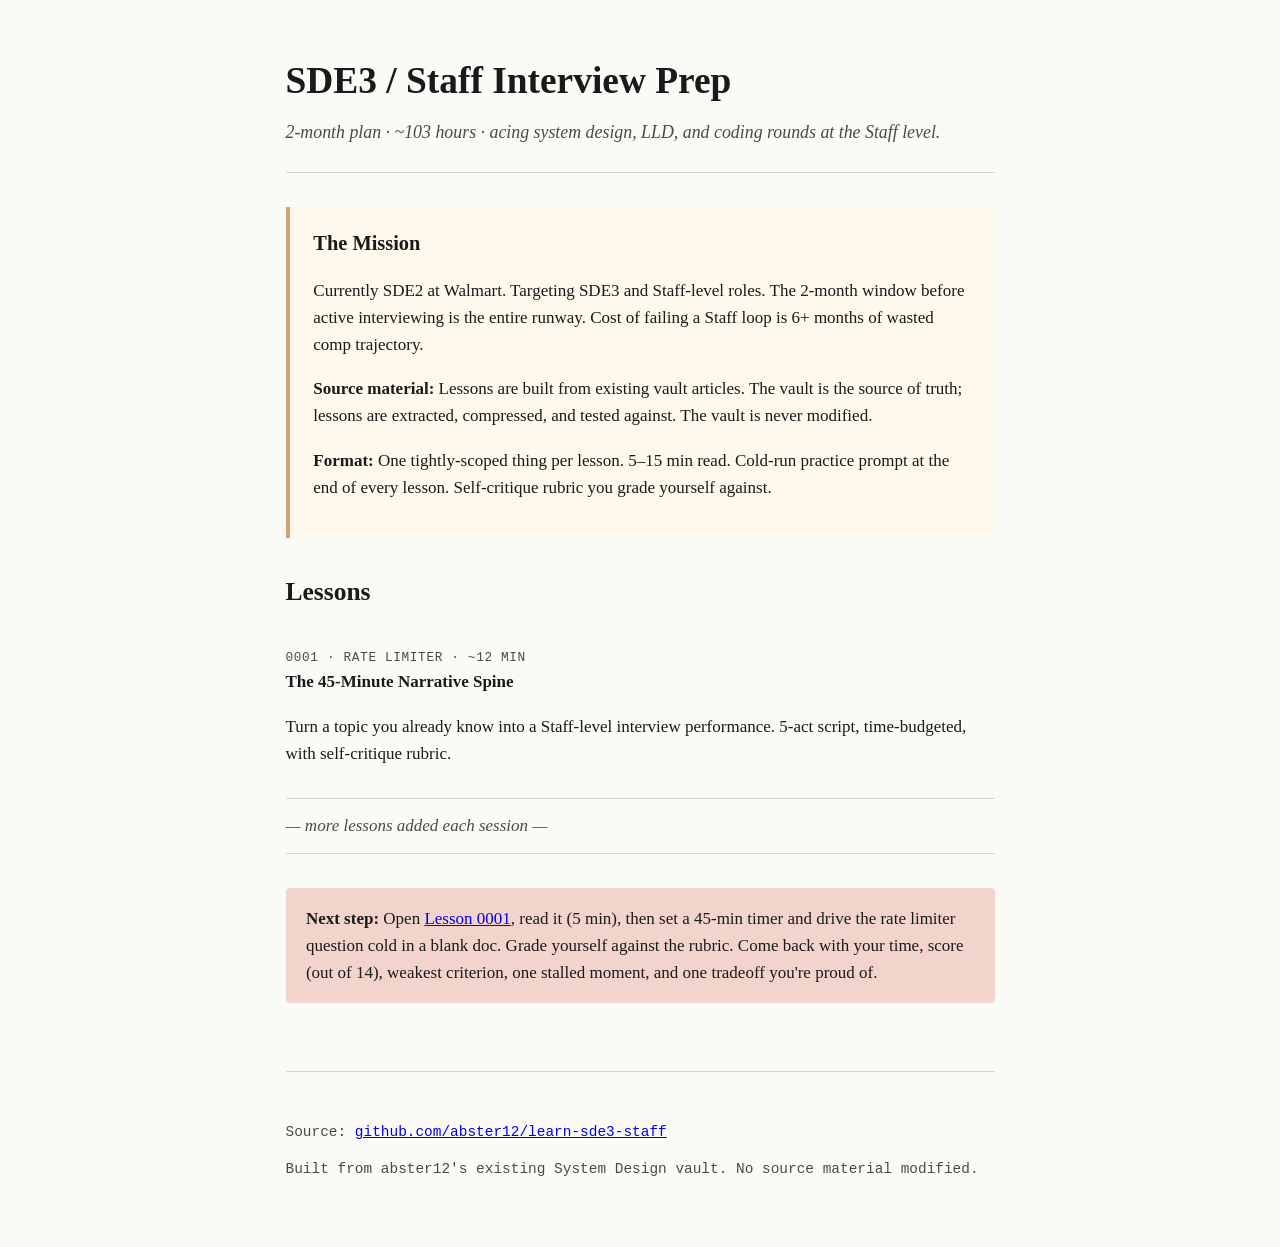
==== index.html @ c0027618 "Add homepage linking to lessons" ====
<!doctype html>
<html lang="en">
<head>
<meta charset="utf-8" />
<meta name="viewport" content="width=device-width, initial-scale=1" />
<title>SDE3/Staff Interview Prep</title>
<link rel="stylesheet" href="assets/course.css" />
<style>
  body { max-width: 760px; margin: 0 auto; padding: 0 1.5rem; }
  header.home { padding: 3rem 0 1.5rem; border-bottom: 1px solid var(--rule); }
  header.home h1 { font-size: 2.2rem; margin: 0 0 0.4rem; }
  header.home .lede { font-style: italic; color: var(--fg-muted); font-size: 1.05rem; margin: 0; }
  .mission { background: var(--callout-bg); border-left: 4px solid var(--callout-rule); padding: 1.2rem 1.4rem; margin: 2rem 0; border-radius: 0 4px 4px 0; }
  .mission h2 { margin-top: 0; font-size: 1.2rem; }
  .lessons { list-style: none; padding: 0; }
  .lessons li { padding: 0.8rem 0; border-bottom: 1px solid var(--rule); }
  .lessons a { color: var(--fg); text-decoration: none; font-weight: 600; }
  .lessons a:hover { color: var(--accent); }
  .lessons .meta { font-family: var(--font-mono); font-size: 0.75rem; color: var(--fg-muted); text-transform: uppercase; letter-spacing: 0.05em; }
  .next { margin-top: 2rem; padding: 1rem 1.2rem; background: var(--accent-soft); border-radius: 4px; }
  .empty { color: var(--fg-muted); font-style: italic; }
</style>
</head>
<body>
<header class="home">
  <h1>SDE3 / Staff Interview Prep</h1>
  <p class="lede">2-month plan · ~103 hours · acing system design, LLD, and coding rounds at the Staff level.</p>
</header>

<section class="mission">
  <h2>The Mission</h2>
  <p>Currently SDE2 at Walmart. Targeting SDE3 and Staff-level roles. The 2-month window before active interviewing is the entire runway. Cost of failing a Staff loop is 6+ months of wasted comp trajectory.</p>
  <p><strong>Source material:</strong> Lessons are built from existing vault articles. The vault is the source of truth; lessons are extracted, compressed, and tested against. The vault is never modified.</p>
  <p><strong>Format:</strong> One tightly-scoped thing per lesson. 5–15 min read. Cold-run practice prompt at the end of every lesson. Self-critique rubric you grade yourself against.</p>
</section>

<h2>Lessons</h2>
<ul class="lessons">
  <li>
    <div class="meta">0001 · Rate Limiter · ~12 min</div>
    <a href="lessons/0001-rate-limiter-narrative-spine.html">The 45-Minute Narrative Spine</a>
    <p>Turn a topic you already know into a Staff-level interview performance. 5-act script, time-budgeted, with self-critique rubric.</p>
  </li>
  <li class="empty">— more lessons added each session —</li>
</ul>

<div class="next">
  <strong>Next step:</strong> Open <a href="lessons/0001-rate-limiter-narrative-spine.html">Lesson 0001</a>, read it (5 min), then set a 45-min timer and drive the rate limiter question cold in a blank doc. Grade yourself against the rubric. Come back with your time, score (out of 14), weakest criterion, one stalled moment, and one tradeoff you're proud of.
</div>

<footer style="margin-top: 4rem; padding: 2rem 0 3rem; border-top: 1px solid var(--rule); font-size: 0.85rem; color: var(--fg-muted); font-family: var(--font-mono);">
  <p>Source: <a href="https://github.com/abster12/learn-sde3-staff">github.com/abster12/learn-sde3-staff</a></p>
  <p>Built from abster12's existing System Design vault. No source material modified.</p>
</footer>
</body>
</html>
---- assets/course.css ----
/* Shared course stylesheet — every lesson links this. */

:root {
  --bg: #fafaf7;
  --fg: #1a1a1a;
  --fg-muted: #4a4a4a;
  --accent: #c8553d;
  --accent-soft: #f3d4cc;
  --rule: #d8d4cc;
  --code-bg: #1f1d1a;
  --code-fg: #e8e3d8;
  --callout-bg: #fff8ec;
  --callout-rule: #d4a574;
  --max-w: 760px;
  --font-body: Georgia, "Iowan Old Style", "Charter", "Source Serif Pro", serif;
  --font-mono: "SF Mono", Menlo, Consolas, "Liberation Mono", monospace;
}

@media (prefers-color-scheme: dark) {
  :root {
    --bg: #1a1a1a;
    --fg: #ececec;
    --fg-muted: #a0a0a0;
    --accent: #e8a08a;
    --accent-soft: #4a2620;
    --rule: #3a3a3a;
    --callout-bg: #2a2418;
    --callout-rule: #8a6a4a;
  }
}

* { box-sizing: border-box; }

html { font-size: 17px; }

body {
  margin: 0;
  background: var(--bg);
  color: var(--fg);
  font-family: var(--font-body);
  line-height: 1.6;
  font-feature-settings: "kern", "liga", "onum";
}

main, header.lesson-header, nav.toc, footer.lesson-footer {
  max-width: var(--max-w);
  margin: 0 auto;
  padding: 0 1.5rem;
}

header.lesson-header {
  padding-top: 3rem;
  padding-bottom: 1.5rem;
  border-bottom: 1px solid var(--rule);
}

header.lesson-header .meta {
  display: flex;
  gap: 1rem;
  font-family: var(--font-mono);
  font-size: 0.75rem;
  color: var(--fg-muted);
  text-transform: uppercase;
  letter-spacing: 0.08em;
  margin-bottom: 1rem;
  flex-wrap: wrap;
}

header.lesson-header .badge {
  background: var(--accent);
  color: white;
  padding: 0.15rem 0.5rem;
  border-radius: 3px;
  letter-spacing: 0.05em;
}

header.lesson-header h1 {
  font-size: 2.2rem;
  line-height: 1.2;
  margin: 0 0 0.4rem;
  font-weight: 700;
  letter-spacing: -0.01em;
}

header.lesson-header .subtitle {
  font-size: 1.05rem;
  color: var(--fg-muted);
  font-style: italic;
  margin: 0;
}

nav.toc {
  padding-top: 1.5rem;
  padding-bottom: 1.5rem;
  font-size: 0.9rem;
}

nav.toc strong {
  display: block;
  font-family: var(--font-mono);
  font-size: 0.7rem;
  text-transform: uppercase;
  letter-spacing: 0.1em;
  color: var(--fg-muted);
  margin-bottom: 0.5rem;
}

nav.toc ol {
  list-style: none;
  padding: 0;
  margin: 0;
  counter-reset: section;
}

nav.toc li {
  counter-increment: section;
  padding: 0.2rem 0;
}

nav.toc li::before {
  content: counter(section, decimal-leading-zero) ".";
  font-family: var(--font-mono);
  color: var(--fg-muted);
  margin-right: 0.5rem;
  font-size: 0.85em;
}

nav.toc a {
  color: var(--fg);
  text-decoration: none;
  border-bottom: 1px dotted var(--rule);
}

nav.toc a:hover {
  color: var(--accent);
  border-bottom-color: var(--accent);
}

main {
  padding-top: 1rem;
  padding-bottom: 4rem;
}

main section {
  margin-top: 3rem;
  scroll-margin-top: 1rem;
}

main h2 {
  font-size: 1.6rem;
  line-height: 1.3;
  margin: 0 0 1rem;
  font-weight: 700;
  letter-spacing: -0.005em;
  border-bottom: 1px solid var(--rule);
  padding-bottom: 0.3rem;
}

main h3 {
  font-size: 1.2rem;
  line-height: 1.4;
  margin: 2rem 0 0.6rem;
  font-weight: 600;
  color: var(--fg);
}

main h4 {
  font-size: 1.05rem;
  margin: 1.4rem 0 0.4rem;
  font-weight: 600;
  color: var(--accent);
}

main p { margin: 0 0 1rem; }

main ul, main ol {
  padding-left: 1.4rem;
  margin: 0 0 1rem;
}

main li { margin-bottom: 0.3rem; }

main code {
  font-family: var(--font-mono);
  font-size: 0.88em;
  background: var(--accent-soft);
  padding: 0.1em 0.3em;
  border-radius: 3px;
  color: var(--fg);
}

pre.diagram {
  font-family: var(--font-mono);
  background: var(--code-bg);
  color: var(--code-fg);
  padding: 1.2rem 1.4rem;
  border-radius: 6px;
  overflow-x: auto;
  font-size: 0.85rem;
  line-height: 1.5;
  margin: 1rem 0 1.5rem;
}

table {
  width: 100%;
  border-collapse: collapse;
  margin: 1rem 0 1.5rem;
  font-size: 0.92rem;
}

th, td {
  text-align: left;
  padding: 0.55rem 0.7rem;
  border-bottom: 1px solid var(--rule);
  vertical-align: top;
}

th {
  font-weight: 600;
  font-family: var(--font-mono);
  font-size: 0.78rem;
  text-transform: uppercase;
  letter-spacing: 0.05em;
  color: var(--fg-muted);
  border-bottom: 2px solid var(--rule);
}

tbody tr:hover { background: var(--accent-soft); }

.callout {
  background: var(--callout-bg);
  border-left: 4px solid var(--callout-rule);
  padding: 1rem 1.2rem;
  margin: 1.5rem 0;
  border-radius: 0 4px 4px 0;
}

.callout strong { display: block; margin-bottom: 0.3rem; }

.callout p:last-child, .callout ul:last-child { margin-bottom: 0; }

.anchor-tip {
  font-size: 0.85rem;
  color: var(--fg-muted);
  font-style: italic;
  margin: 0.5rem 0 1.2rem;
  padding-left: 0.8rem;
  border-left: 2px solid var(--rule);
}

blockquote {
  border-left: 3px solid var(--accent);
  margin: 1rem 0;
  padding: 0.4rem 1rem;
  color: var(--fg);
  font-style: italic;
}

footer.lesson-footer {
  padding-top: 2rem;
  padding-bottom: 3rem;
  border-top: 1px solid var(--rule);
  font-size: 0.85rem;
  color: var(--fg-muted);
  font-family: var(--font-mono);
}

footer.lesson-footer p { margin: 0.2rem 0; }

@media (max-width: 600px) {
  html { font-size: 16px; }
  header.lesson-header h1 { font-size: 1.7rem; }
  main h2 { font-size: 1.35rem; }
  pre.diagram { font-size: 0.75rem; }
  table { font-size: 0.85rem; }
  th, td { padding: 0.4rem 0.5rem; }
}
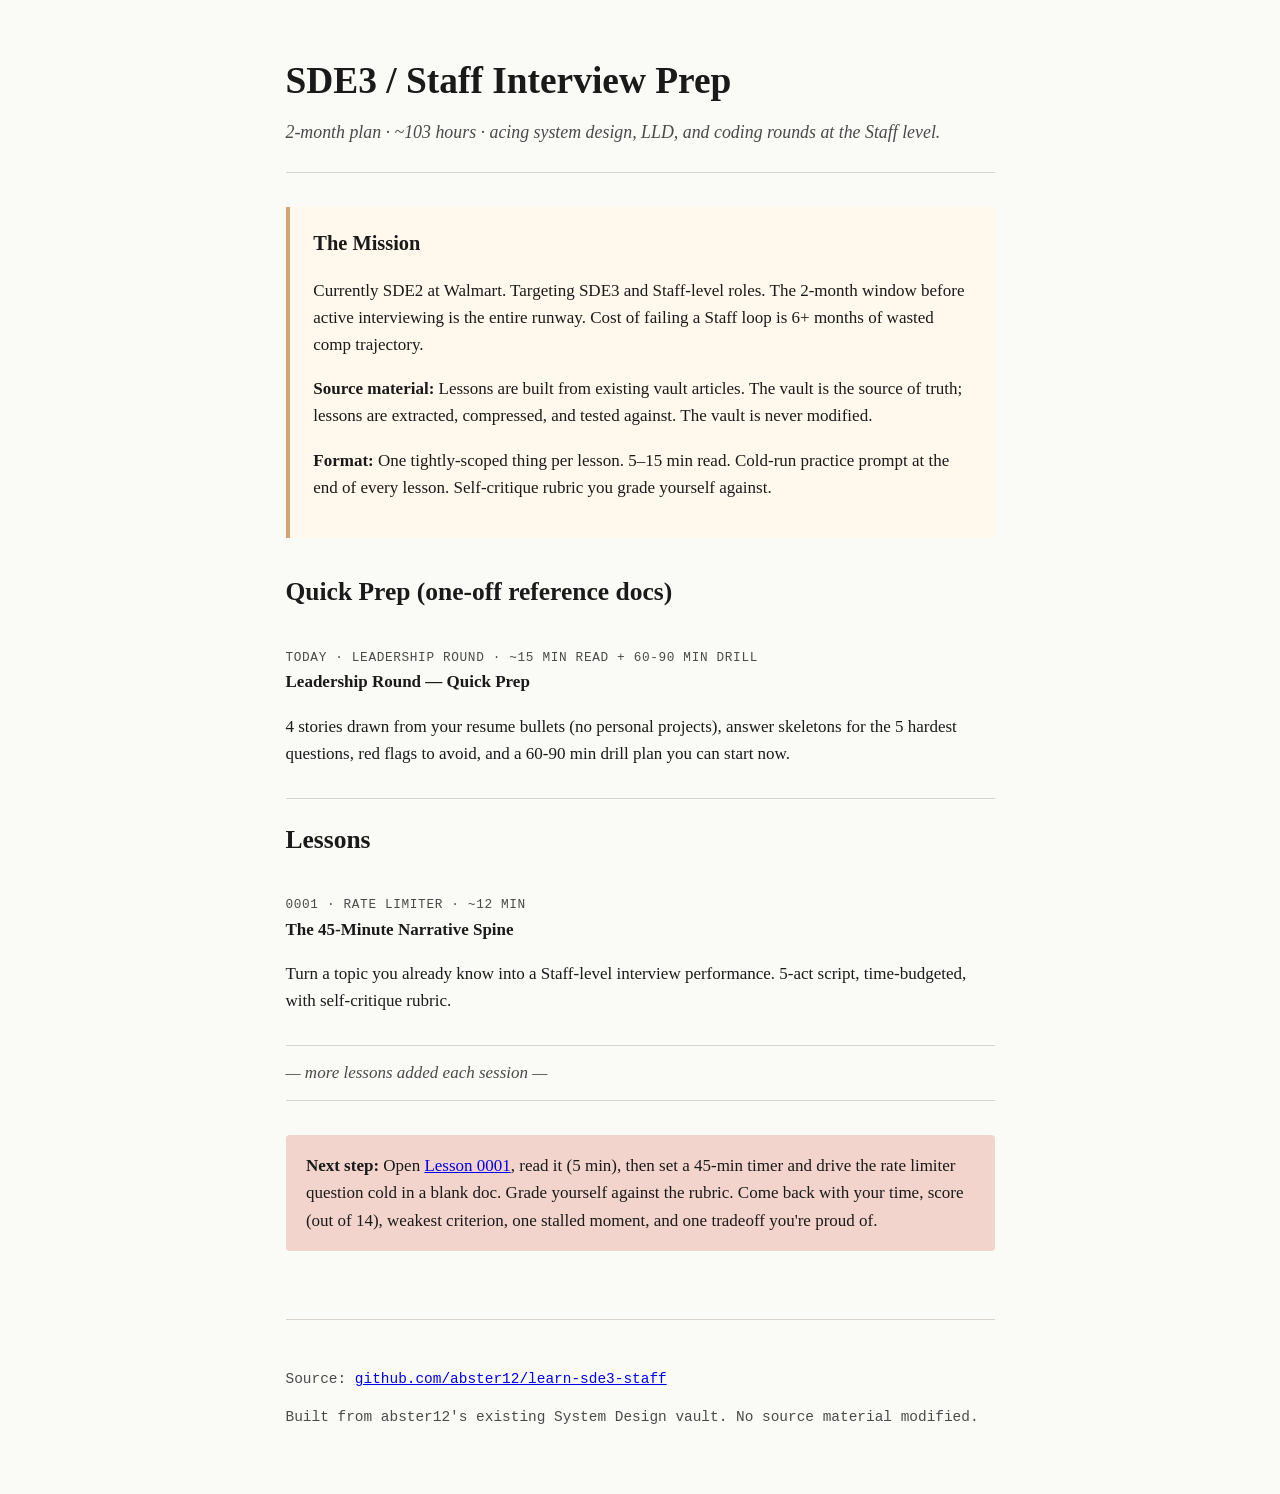
==== commit aec410b3: "Add Leadership Round quick-prep doc, link from homepage" ====
--- a/index.html
+++ b/index.html
@@ -34,6 +34,15 @@
   <p><strong>Format:</strong> One tightly-scoped thing per lesson. 5–15 min read. Cold-run practice prompt at the end of every lesson. Self-critique rubric you grade yourself against.</p>
 </section>
 
+<h2>Quick Prep (one-off reference docs)</h2>
+<ul class="lessons">
+  <li>
+    <div class="meta">TODAY · Leadership Round · ~15 min read + 60-90 min drill</div>
+    <a href="reference/leadership-round-prep.html">Leadership Round — Quick Prep</a>
+    <p>4 stories drawn from your resume bullets (no personal projects), answer skeletons for the 5 hardest questions, red flags to avoid, and a 60-90 min drill plan you can start now.</p>
+  </li>
+</ul>
+
 <h2>Lessons</h2>
 <ul class="lessons">
   <li>
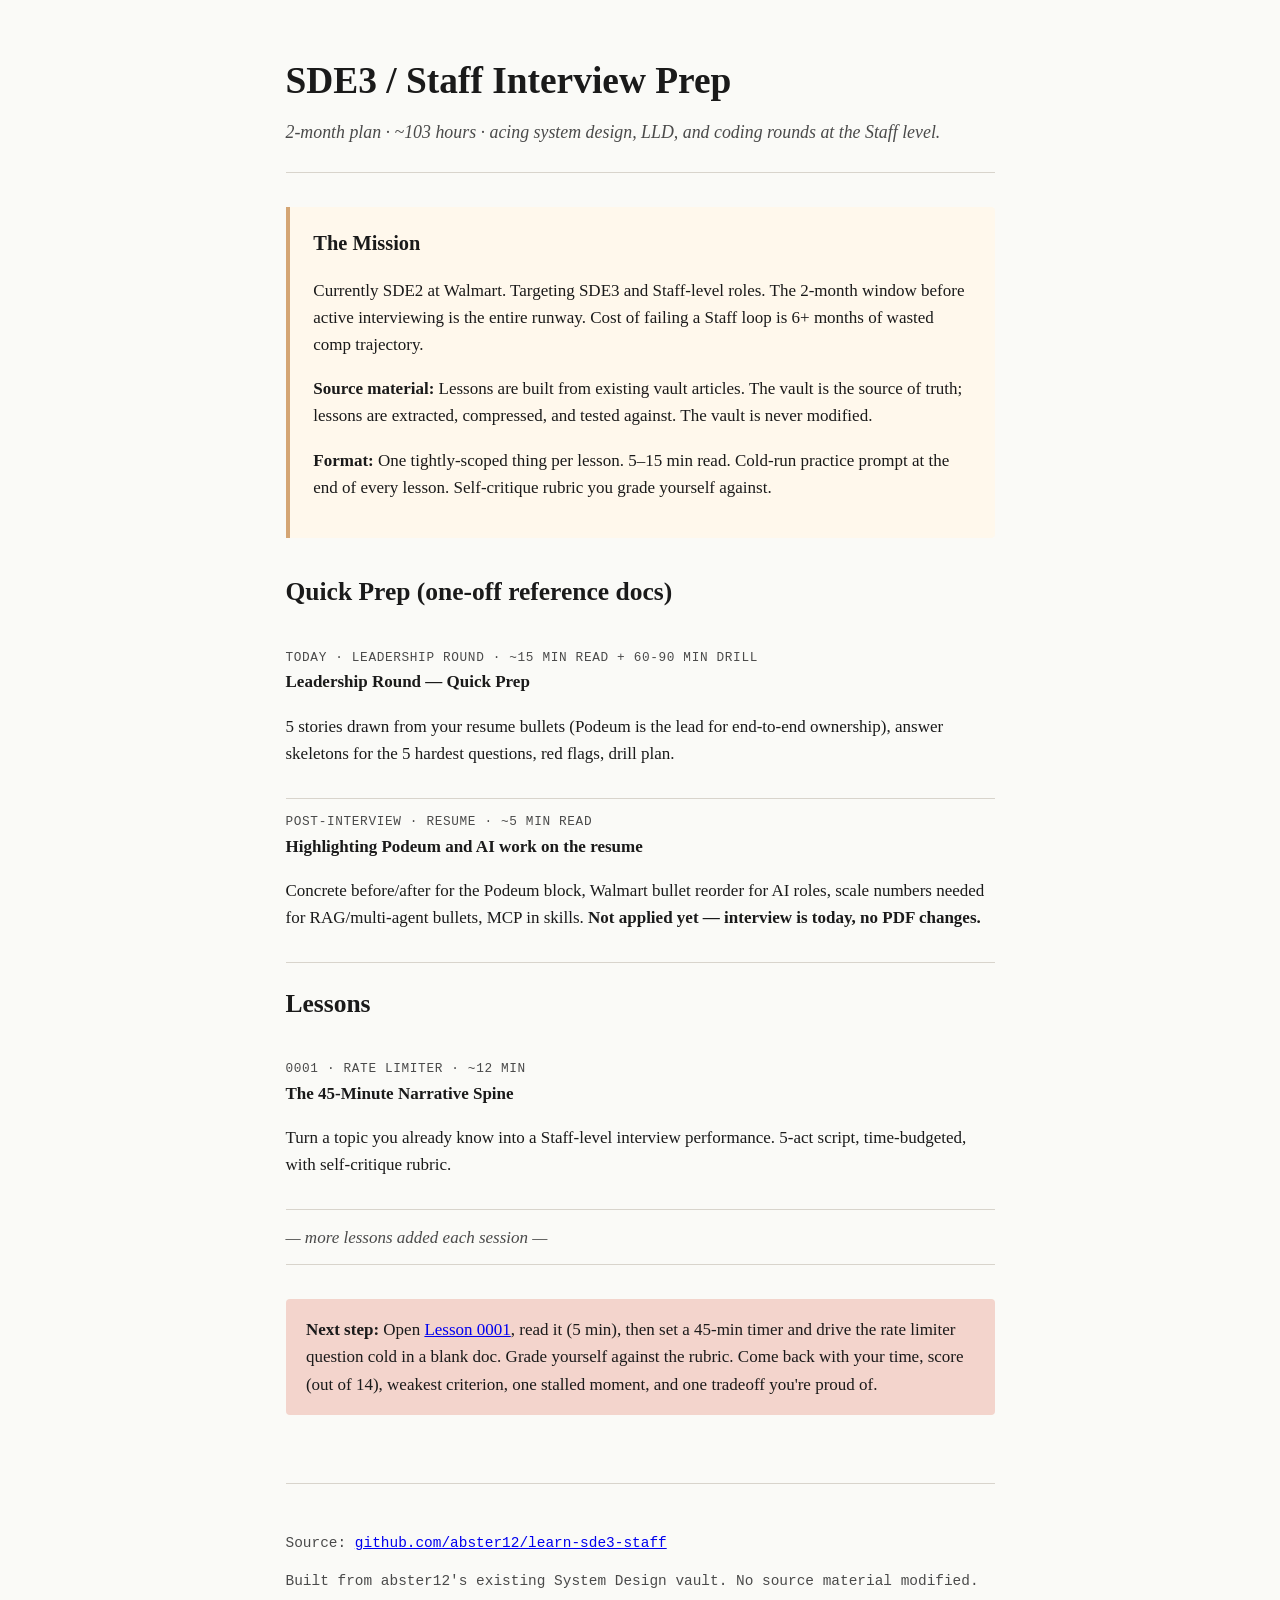
==== commit e12bebe2: "Add resume recommendations doc (analyze-only, no PDF changes before interview)" ====
--- a/index.html
+++ b/index.html
@@ -39,7 +39,12 @@
   <li>
     <div class="meta">TODAY · Leadership Round · ~15 min read + 60-90 min drill</div>
     <a href="reference/leadership-round-prep.html">Leadership Round — Quick Prep</a>
-    <p>4 stories drawn from your resume bullets (no personal projects), answer skeletons for the 5 hardest questions, red flags to avoid, and a 60-90 min drill plan you can start now.</p>
+    <p>5 stories drawn from your resume bullets (Podeum is the lead for end-to-end ownership), answer skeletons for the 5 hardest questions, red flags, drill plan.</p>
+  </li>
+  <li>
+    <div class="meta">POST-INTERVIEW · Resume · ~5 min read</div>
+    <a href="reference/resume-recommendations.html">Highlighting Podeum and AI work on the resume</a>
+    <p>Concrete before/after for the Podeum block, Walmart bullet reorder for AI roles, scale numbers needed for RAG/multi-agent bullets, MCP in skills. <strong>Not applied yet — interview is today, no PDF changes.</strong></p>
   </li>
 </ul>
 
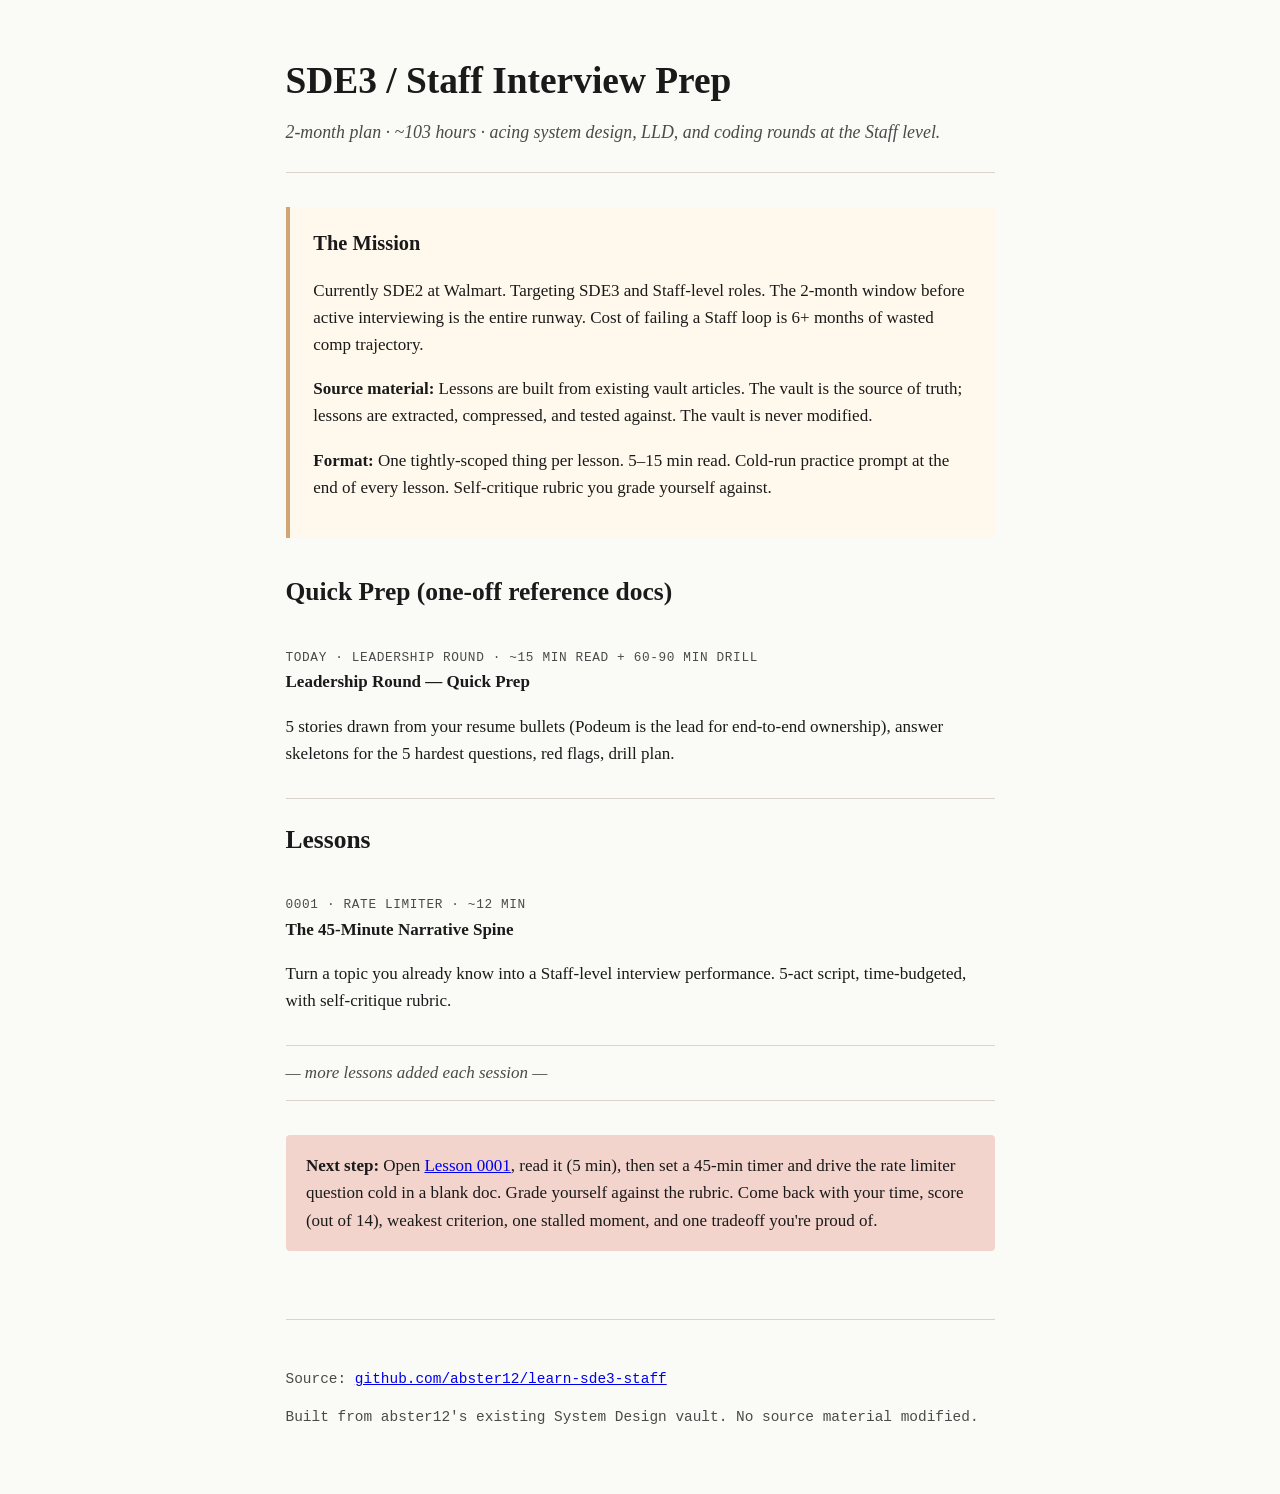
==== commit d991cb00: "Remove resume-recommendations doc per user feedback" ====
--- a/index.html
+++ b/index.html
@@ -41,11 +41,6 @@
     <a href="reference/leadership-round-prep.html">Leadership Round — Quick Prep</a>
     <p>5 stories drawn from your resume bullets (Podeum is the lead for end-to-end ownership), answer skeletons for the 5 hardest questions, red flags, drill plan.</p>
   </li>
-  <li>
-    <div class="meta">POST-INTERVIEW · Resume · ~5 min read</div>
-    <a href="reference/resume-recommendations.html">Highlighting Podeum and AI work on the resume</a>
-    <p>Concrete before/after for the Podeum block, Walmart bullet reorder for AI roles, scale numbers needed for RAG/multi-agent bullets, MCP in skills. <strong>Not applied yet — interview is today, no PDF changes.</strong></p>
-  </li>
 </ul>
 
 <h2>Lessons</h2>
